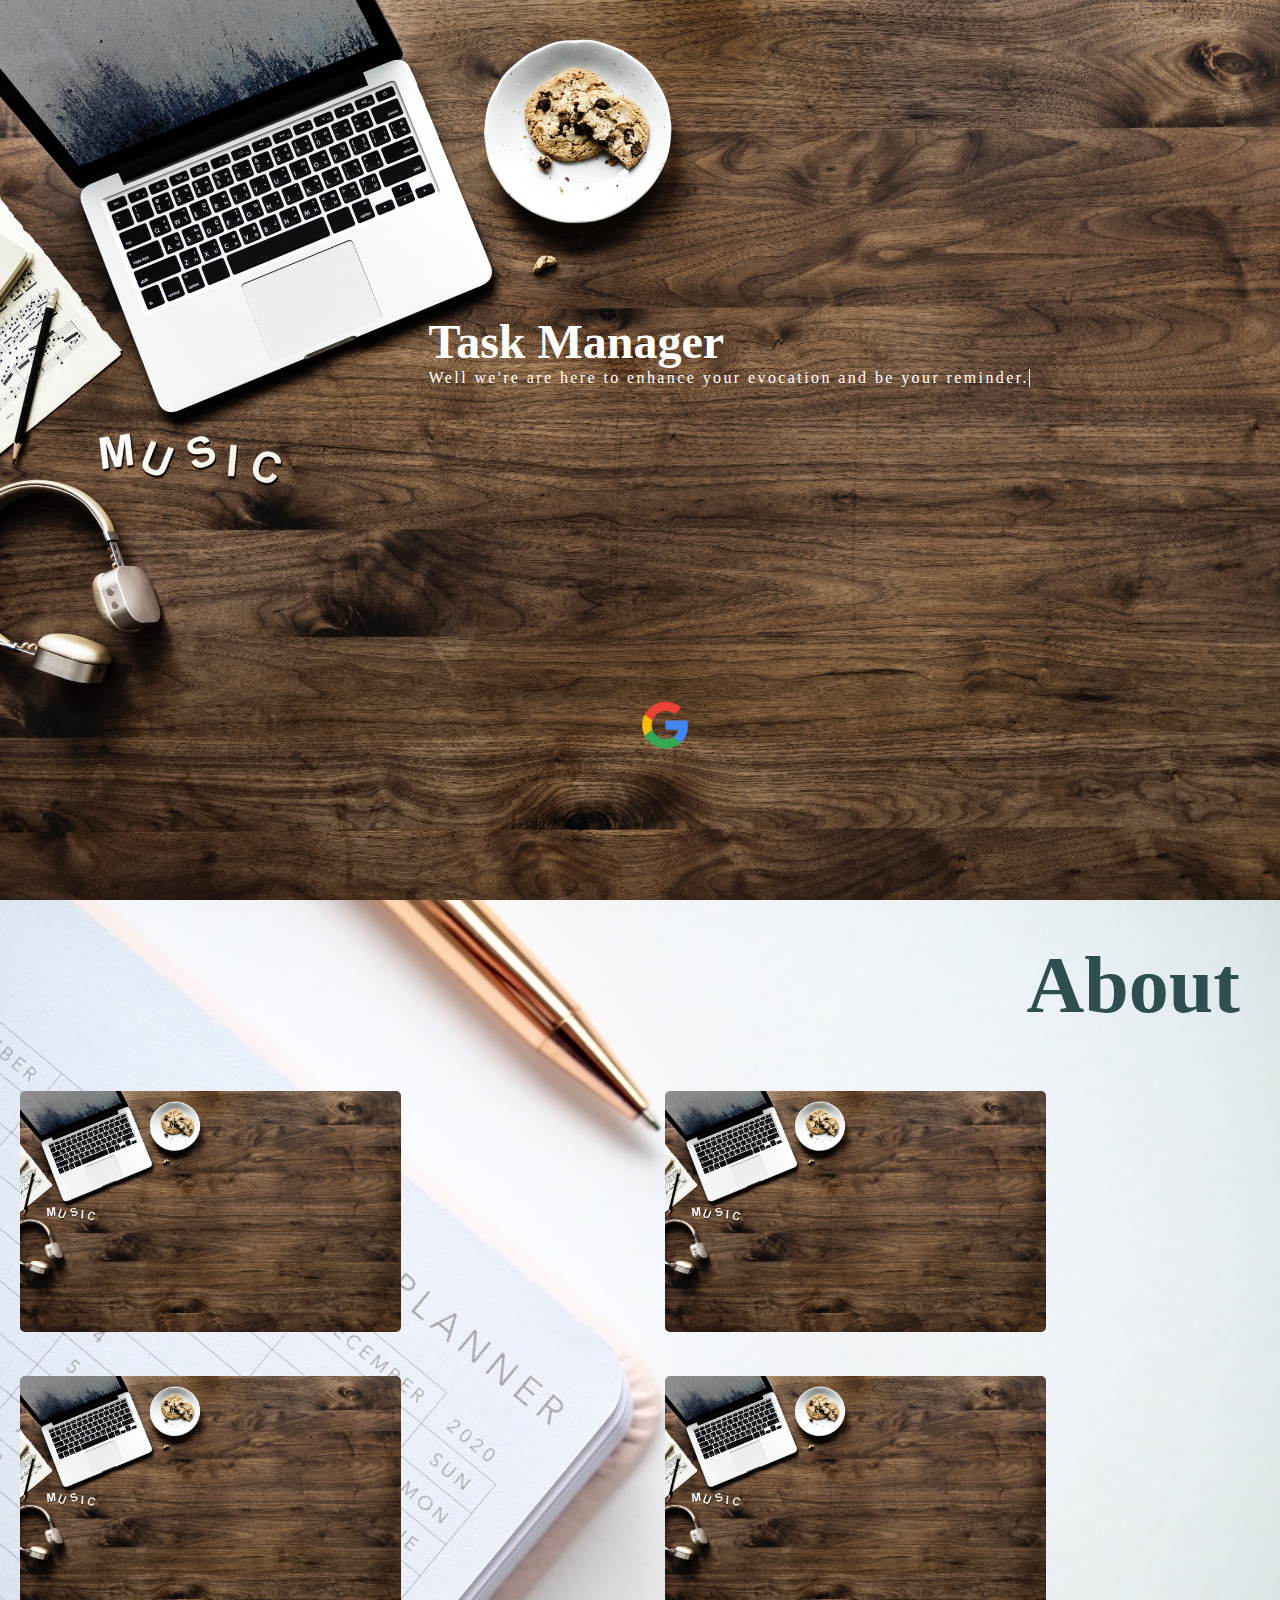
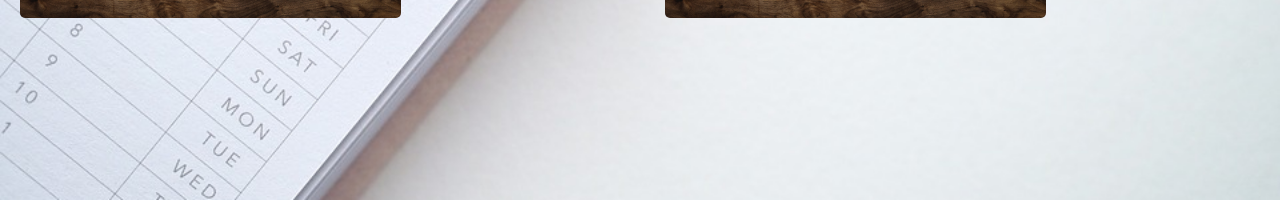
==== index.html @ 05cfe50f "index" ====
<!DOCTYPE html>
<html lang="en">

<head>
	<meta charset="UTF-8">
	<meta name="viewport" content="width=device-width, initial-scale=1.0">
	<meta http-equiv="X-UA-Compatible" content="ie=edge">
	<title>Workduler</title>
	<link rel="stylesheet" type="text/css" href="home.css">

</head>

<body>
	<div class="container">
		<section class="landing">
			<div class="typewriter">
				<h1>Task Manager</h1>
				<p>Well we're are here to enhance your evocation and be your reminder.</p>
			</div>
			<button class="login"><a href="MyBoard.html"><img src="google.png"></a></button>
		</section>
		<div class="about">
			<h1>About</h1>
			<div id='screenshots'>
				<div> <img src="home.jpg"></div>
				<div> <img src="home.jpg"></div>
				<div><img src="home.jpg"></div>
				<div><img src="home.jpg"></div>
			</div>
		</div>
</body>

</html>
---- home.css ----
*{
	padding: 0;
    margin: 0;
    box-sizing: border-box;
}
section{
	display: flex;
	justify-content: center;
	flex-direction: column;
	position: relative;
	box-sizing: border-box;
	height: 100vh;
}
.landing{
	background: url('home.jpg');
	background-size: cover;
	scroll-snap-align: start;
}
.landing img{
	position: absolute;
	bottom: 150px;
}
.typewriter{
	position: absolute;
	right: 250px;
}
h1{
    font-size: 3em;
    color: white;
}
.typewriter p {
	
	font-family:"Gabriola"; 
  color: white;
  float: right;	
  overflow: hidden; 
  border-right: .10em solid white;
  white-space: nowrap; 
  margin-bottom: 200px; 
  letter-spacing: .15em; 
  animation: 
    typing 7s steps(30, end),
    blink-caret .5s step-end infinite;
}

@keyframes typing {
  from { width: 0 }
  to { width: 100% }
}


@keyframes blink-caret {
  from, to { border-color: transparent }
  50% { border-color: white; }
}
button{
	border:0px solid;
	background-color: transparent;
}
button img{
	width: 50px;
}
.about{
	background:url('about.jpg');
	background-size: cover;
	box-sizing: border-box;
	height: 100vh;
}
.about h1{
	font-family: "Gabriola";
	font-size:80px;
    color: darkslategray;
    width: 100%;
	justify-content:center;
    text-align: right;
    padding: 40px;
    
}

#screenshots{
    display: grid;
    grid-template-columns: 1fr 1fr;
    height: 500px;
    grid-column-gap: 10px;
}

.about img{
    width: 60%;
    margin: 20px;
    border-radius: 5px;
    box-sizing: border-box;
}

.container{
	scroll-snap-type: y mandatory;
}
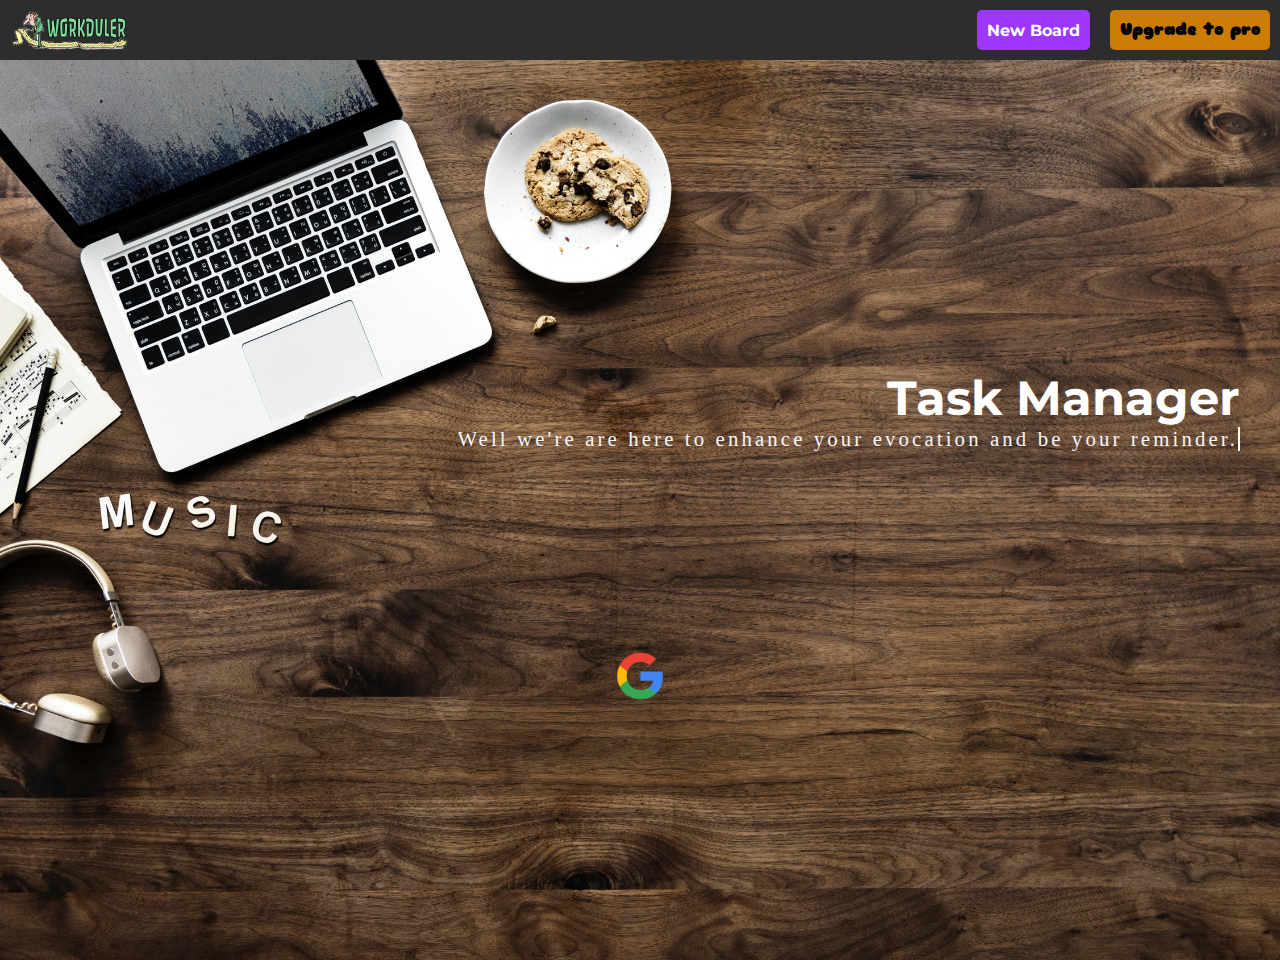
==== commit 0fa1f0e8: "home" ====
--- a/index.html
+++ b/index.html
@@ -7,27 +7,29 @@
 	<meta http-equiv="X-UA-Compatible" content="ie=edge">
 	<title>Workduler</title>
 	<link rel="stylesheet" type="text/css" href="home.css">
+	<link rel="stylesheet" href="style.css">
 
 </head>
 
 <body>
-	<div class="container">
-		<section class="landing">
+	<nav>
+		<a class="hero" href="index.html"><img src="huge (1).png" alt=""></a>
+		<div></div>
+		<div><a id="new" href="#">New Board</a>
+			<a id="pro" href="#">Upgrade to pro</a>
+		</div>
+	</nav>
+	<section class="landing">
+		<!-- <img src="home.jpg" alt=""> -->
+		<div>
 			<div class="typewriter">
 				<h1>Task Manager</h1>
 				<p>Well we're are here to enhance your evocation and be your reminder.</p>
 			</div>
-			<button class="login"><a href="MyBoard.html"><img src="google.png"></a></button>
-		</section>
-		<div class="about">
-			<h1>About</h1>
-			<div id='screenshots'>
-				<div> <img src="home.jpg"></div>
-				<div> <img src="home.jpg"></div>
-				<div><img src="home.jpg"></div>
-				<div><img src="home.jpg"></div>
-			</div>
+			<a class="login" href="MyBoard.html"><img src="google.png"></a>
 		</div>
+	</section>
+	
 </body>
 
 </html>--- a/home.css
+++ b/home.css
@@ -12,35 +12,36 @@
 	height: 100vh;
 }
 .landing{
-	background: url('home.jpg');
-	background-size: cover;
-	scroll-snap-align: start;
+    background-image: url(home.jpg);
+    background-size: cover;
 }
-.landing img{
-	position: absolute;
-	bottom: 150px;
-}
-.typewriter{
-	position: absolute;
-	right: 250px;
-}
-h1{
+/* .landing img{
+    height: 100%;
+    z-index: -10;
+} */
+.typewriter h1{
     font-size: 3em;
     color: white;
 }
+.typewriter{
+    float: right;
+    text-align: end;
+    padding: 50px 40px 0px 0;
+    color: white
+}
 .typewriter p {
 	
-	font-family:"Gabriola"; 
-  color: white;
+    font-family:"Gabriola"; 
   float: right;	
+  font-size: 1.3em;
   overflow: hidden; 
-  border-right: .10em solid white;
   white-space: nowrap; 
   margin-bottom: 200px; 
   letter-spacing: .15em; 
   animation: 
-    typing 7s steps(30, end),
-    blink-caret .5s step-end infinite;
+  typing 7s steps(60, end),
+  blink-caret .5s step-end infinite;
+  border-right: .10em solid white;
 }
 
 @keyframes typing {
@@ -53,44 +54,32 @@
   from, to { border-color: transparent }
   50% { border-color: white; }
 }
-button{
-	border:0px solid;
-	background-color: transparent;
+
+.login img{
+    height: 50px;
+    width: 100%;
+    object-fit: scale-down;
 }
-button img{
-	width: 50px;
-}
-.about{
-	background:url('about.jpg');
-	background-size: cover;
-	box-sizing: border-box;
-	height: 100vh;
-}
-.about h1{
-	font-family: "Gabriola";
-	font-size:80px;
-    color: darkslategray;
+.login{
+    padding: 0;
+    margin: 0;
     width: 100%;
-	justify-content:center;
-    text-align: right;
-    padding: 40px;
-    
 }
 
-#screenshots{
-    display: grid;
-    grid-template-columns: 1fr 1fr;
-    height: 500px;
-    grid-column-gap: 10px;
-}
+@media (max-width:1000px){
+    .typewriter{
+        background-color: #6A00CE;
+        margin: 20px;
+        border-radius: 15px;
+        margin-top: 10px;
+    }
+    .typewriter p{
+        animation: none;
+        overflow: auto;
+        white-space: unset;
+        color: white
+        ;font-size: 1.5em;
+        font-family: 'Courier New', Courier, monospace;
 
-.about img{
-    width: 60%;
-    margin: 20px;
-    border-radius: 5px;
-    box-sizing: border-box;
-}
-
-.container{
-	scroll-snap-type: y mandatory;
+    }
 }--- a/style.css
+++ b/style.css
@@ -0,0 +1,306 @@
+@import url("https://fonts.googleapis.com/css?family=Montserrat|Sniglet");
+a {
+  text-decoration: none;
+  color: black;
+}
+
+/* Hide the browser's default checkbox */
+.container input {
+  position: absolute;
+  opacity: 0;
+  cursor: pointer;
+  height: 0;
+  width: 0;
+}
+
+/* Create a custom checkbox */
+.checkmark {
+  position: absolute;
+  top: 0;
+  left: 0;
+  height: 25px;
+  width: 25px;
+  background-color: #eee;
+}
+
+/* On mouse-over, add a grey background color */
+.container:hover input ~ .checkmark {
+  background-color: #ccc;
+}
+
+/* When the checkbox is checked, add a blue background */
+.container input:checked ~ .checkmark {
+  background-color: #2196F3;
+}
+
+/* Create the checkmark/indicator (hidden when not checked) */
+.checkmark:after {
+  content: "";
+  position: absolute;
+  display: none;
+}
+
+/* Show the checkmark when checked */
+.container input:checked ~ .checkmark:after {
+  display: block;
+}
+
+/* Style the checkmark/indicator */
+.container .checkmark:after {
+  left: 9px;
+  top: 5px;
+  width: 5px;
+  height: 10px;
+  border: solid white;
+  border-width: 0 3px 3px 0;
+  -webkit-transform: rotate(45deg);
+  transform: rotate(45deg);
+}
+
+* {
+  padding: 0;
+  margin: 0;
+  -webkit-box-sizing: border-box;
+          box-sizing: border-box;
+  font-family: "Montserrat", sans-serif;
+  color: whitesmoke;
+}
+
+body {
+  background: rgba(44, 44, 44, 0.933);
+}
+
+a {
+  padding: 20px 10px;
+  margin: 10px;
+  display: -webkit-box;
+  display: -ms-flexbox;
+  display: flex;
+  -webkit-box-align: center;
+      -ms-flex-align: center;
+          align-items: center;
+  border-radius: 5px;
+  -webkit-transition: .5s;
+  transition: .5s;
+  color: whitesmoke;
+}
+
+nav {
+  height: 60px;
+  background-color: rgba(44, 44, 44, 0.933);
+  display: -ms-grid;
+  display: grid;
+  -ms-grid-columns: auto 1fr auto;
+      grid-template-columns: auto 1fr auto;
+}
+
+nav .hero {
+  padding: 0;
+  margin: 0;
+}
+
+nav img {
+  -o-object-fit: contain;
+     object-fit: contain;
+  height: 60px;
+  padding: 10px;
+}
+
+nav div {
+  height: 60px;
+  display: -webkit-box;
+  display: -ms-flexbox;
+  display: flex;
+}
+
+nav div #new {
+  background-color: #9d37ff;
+  font-weight: bold;
+  color: white;
+}
+
+nav div #new:hover {
+  background-color: #6a00ce;
+}
+
+nav div #pro {
+  background-color: #cc7c03;
+  font-weight: bold;
+  color: black;
+  font-family: "Sniglet", cursive;
+}
+
+nav div #pro:hover {
+  background-color: #ffaa2b;
+}
+
+section {
+  height: calc(100vh);
+}
+
+.boards {
+  display: -ms-grid;
+  display: grid;
+  -ms-grid-columns: 1fr 1fr 1fr 1fr;
+      grid-template-columns: 1fr 1fr 1fr 1fr;
+  -webkit-transition: 1s;
+  transition: 1s;
+  -webkit-box-align: start;
+      -ms-flex-align: start;
+          align-items: flex-start;
+  -webkit-box-pack: start;
+      -ms-flex-pack: start;
+          justify-content: flex-start;
+}
+
+.boards .boardOverview {
+  display: -webkit-box;
+  display: -ms-flexbox;
+  display: flex;
+  -webkit-box-orient: vertical;
+  -webkit-box-direction: normal;
+      -ms-flex-direction: column;
+          flex-direction: column;
+  -webkit-box-align: center;
+      -ms-flex-align: center;
+          align-items: center;
+  -ms-flex-pack: distribute;
+      justify-content: space-around;
+  height: 400px;
+  padding: 20px;
+  margin: 10px;
+  background-color: #3eb77f;
+  border-radius: 15px;
+  -webkit-transition: 0.5s;
+  transition: 0.5s;
+}
+
+.boards .boardOverview:hover {
+  background-color: #36835f;
+}
+
+.boards .boardOverview a {
+  background-color: #9d37ff;
+  padding: 10px;
+  font-weight: bold;
+}
+
+.boards .boardOverview a:hover {
+  background-color: #6a00ce;
+}
+
+.boards .boardOverview p {
+  font-size: 0.8em;
+}
+
+.boardDetail {
+  display: -ms-grid;
+  display: grid;
+  -ms-grid-columns: 2fr 1fr;
+      grid-template-columns: 2fr 1fr;
+  height: 100%;
+  padding: 50px;
+}
+
+.boardDetail #detail {
+  margin: 10px;
+  background-color: #36835f;
+  height: 100%;
+  padding: 80px;
+  border-radius: 5px;
+  display: -webkit-box;
+  display: -ms-flexbox;
+  display: flex;
+  -webkit-box-orient: vertical;
+  -webkit-box-direction: normal;
+      -ms-flex-direction: column;
+          flex-direction: column;
+  -webkit-box-align: center;
+      -ms-flex-align: center;
+          align-items: center;
+  -ms-flex-pack: distribute;
+      justify-content: space-around;
+}
+
+.boardDetail #detail .subtask {
+  display: -webkit-box;
+  display: -ms-flexbox;
+  display: flex;
+  -webkit-box-orient: vertical;
+  -webkit-box-direction: normal;
+      -ms-flex-direction: column;
+          flex-direction: column;
+}
+
+.boardDetail #detail .subtask div {
+  margin: 5px;
+}
+
+.boardDetail #chat {
+  margin: 10px;
+  margin-top: 50px;
+  height: 100%;
+  display: -webkit-box;
+  display: -ms-flexbox;
+  display: flex;
+  -webkit-box-orient: vertical;
+  -webkit-box-direction: normal;
+      -ms-flex-direction: column;
+          flex-direction: column;
+}
+
+.boardDetail #chat input {
+  background: transparent;
+  border: 1px solid white;
+  height: 4em;
+  border-radius: 5px;
+  margin-bottom: 50px;
+  padding-left: 5px;
+}
+
+.boardDetail #chat .chatBubble {
+  padding: 20px 10px;
+  margin: 10px 0;
+  background-color: #6a00ce;
+  border-radius: 10px;
+}
+
+.boardDetail #chat .chatBubble:nth-child(odd) {
+  background-color: #cc7c03;
+  text-align: end;
+}
+
+.boardDetail #chat .chatBubble .from {
+  font-size: 0.6em;
+  font-weight: bold;
+}
+
+@media (max-width: 900px) {
+  .boards {
+    -ms-grid-columns: 1fr 1fr 1fr;
+        grid-template-columns: 1fr 1fr 1fr;
+  }
+  .boardDetail {
+    -ms-grid-columns: 1fr 1fr;
+        grid-template-columns: 1fr 1fr;
+  }
+}
+
+@media (max-width: 650px) {
+  .boards {
+    -ms-grid-columns: 1fr 1fr;
+        grid-template-columns: 1fr 1fr;
+  }
+  .boardDetail {
+    -ms-grid-columns: 1fr;
+        grid-template-columns: 1fr;
+  }
+}
+
+@media (max-width: 450px) {
+  .boards {
+    -ms-grid-columns: 1fr;
+        grid-template-columns: 1fr;
+  }
+}
+/*# sourceMappingURL=style.css.map */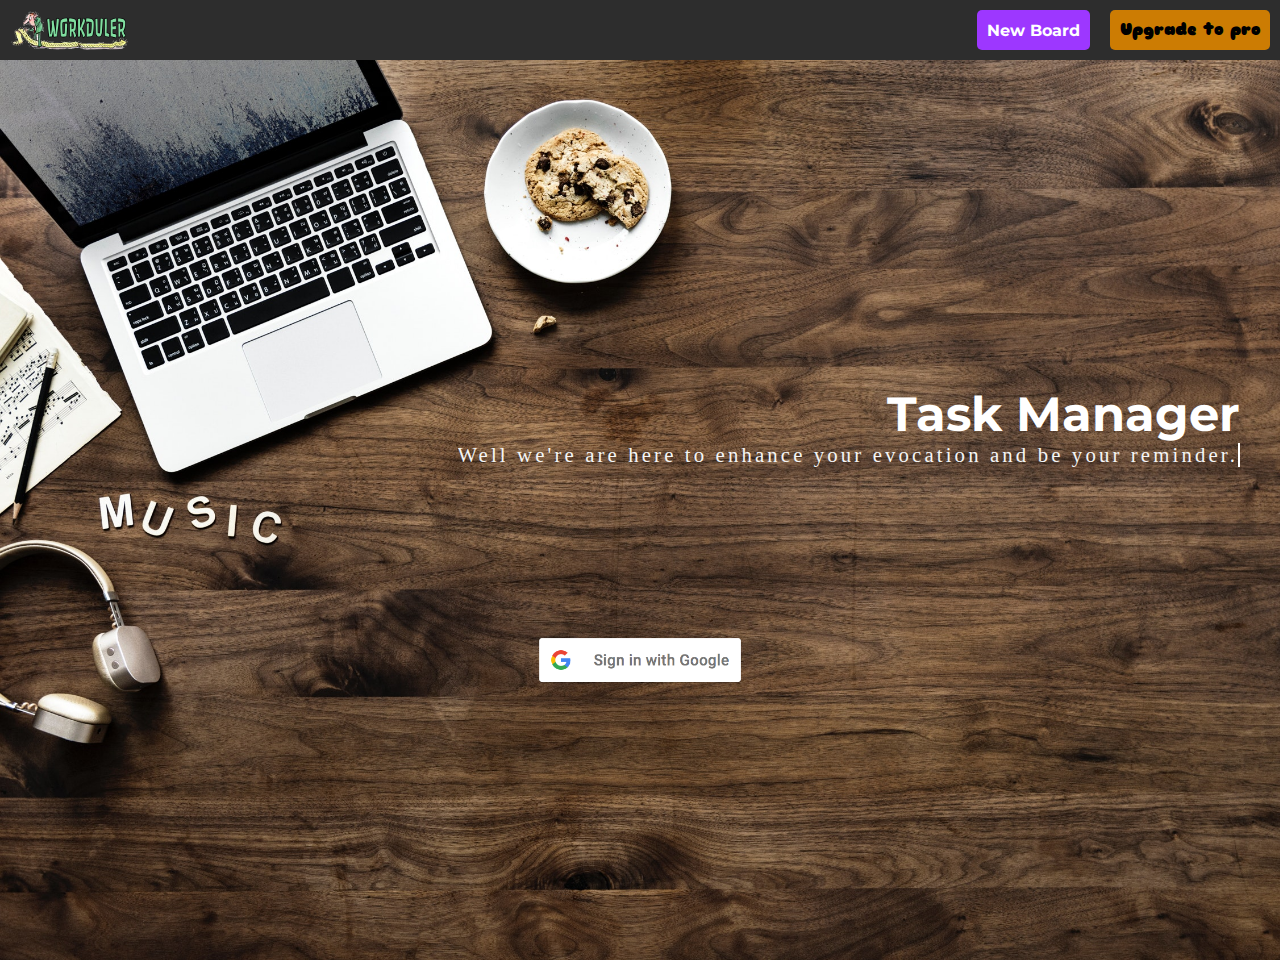
==== commit a4e93350: "home" ====
--- a/index.html
+++ b/index.html
@@ -26,7 +26,7 @@
 				<h1>Task Manager</h1>
 				<p>Well we're are here to enhance your evocation and be your reminder.</p>
 			</div>
-			<a class="login" href="MyBoard.html"><img src="google.png"></a>
+			<a class="login" href="MyBoard.html"><img src="google_signin_buttons/web/2x/btn_google_signin_light_normal_web@2x.png"></a>
 		</div>
 	</section>
 	
--- a/home.css
+++ b/home.css
@@ -1,85 +1,91 @@
-*{
-	padding: 0;
-    margin: 0;
-    box-sizing: border-box;
+* {
+  padding: 0;
+  margin: 0;
+  box-sizing: border-box;
 }
-section{
-	display: flex;
-	justify-content: center;
-	flex-direction: column;
-	position: relative;
-	box-sizing: border-box;
-	height: 100vh;
+section {
+  display: flex;
+  justify-content: center;
+  flex-direction: column;
+  position: relative;
+  box-sizing: border-box;
+  height: 100vh;
 }
-.landing{
-    background-image: url(home.jpg);
-    background-size: cover;
+.landing {
+  background-image: url(home.jpg);
+  background-size: cover;
 }
 /* .landing img{
     height: 100%;
     z-index: -10;
 } */
-.typewriter h1{
-    font-size: 3em;
-    color: white;
+.typewriter h1 {
+  font-size: 3em;
+  color: white;
 }
-.typewriter{
-    float: right;
-    text-align: end;
-    padding: 50px 40px 0px 0;
-    color: white
+.typewriter {
+  float: right;
+  text-align: end;
+  padding: 50px 40px 0px 0;
+  color: white;
+  max-height: 300px;
 }
 .typewriter p {
-	
-    font-family:"Gabriola"; 
-  float: right;	
+  font-family: "Gabriola";
+  float: right;
   font-size: 1.3em;
-  overflow: hidden; 
-  white-space: nowrap; 
-  margin-bottom: 200px; 
-  letter-spacing: .15em; 
-  animation: 
-  typing 7s steps(60, end),
-  blink-caret .5s step-end infinite;
-  border-right: .10em solid white;
+  overflow: hidden;
+  white-space: nowrap;
+  margin-bottom: 200px;
+  letter-spacing: 0.15em;
+  animation: typing 7s steps(60, end), blink-caret 0.5s step-end infinite;
+  border-right: 0.1em solid white;
 }
 
 @keyframes typing {
-  from { width: 0 }
-  to { width: 100% }
+  from {
+    width: 0;
+  }
+  to {
+    width: 100%;
+  }
 }
 
-
 @keyframes blink-caret {
-  from, to { border-color: transparent }
-  50% { border-color: white; }
+  from,
+  to {
+    border-color: transparent;
+  }
+  50% {
+    border-color: white;
+  }
 }
 
-.login img{
-    height: 50px;
-    width: 100%;
-    object-fit: scale-down;
+.login img {
+  height: 50px;
+  width: 100%;
+  object-fit: scale-down;
 }
-.login{
-    padding: 0;
-    margin: 0;
-    width: 100%;
+.login {
+  padding: 0;
+  margin: 0;
+  width: 100%;
 }
 
-@media (max-width:1000px){
-    .typewriter{
-        background-color: #6A00CE;
-        margin: 20px;
-        border-radius: 15px;
-        margin-top: 10px;
-    }
-    .typewriter p{
-        animation: none;
-        overflow: auto;
-        white-space: unset;
-        color: white
-        ;font-size: 1.5em;
-        font-family: 'Courier New', Courier, monospace;
-
-    }
-}+@media (max-width: 1000px) {
+  .typewriter {
+    background-color: rgba(106, 0, 206, 0.5);
+    margin: 20px;
+    border-radius: 15px;
+    margin-top: 10px;
+    margin-bottom: 80px;
+  }
+  .typewriter p {
+    animation: blink-caret 0.5s step-end infinite;
+    overflow: auto;
+    white-space: unset;
+    color: white;
+    font-size: 1.5em;
+    font-family: "Courier New", Courier, monospace;
+  }
+}
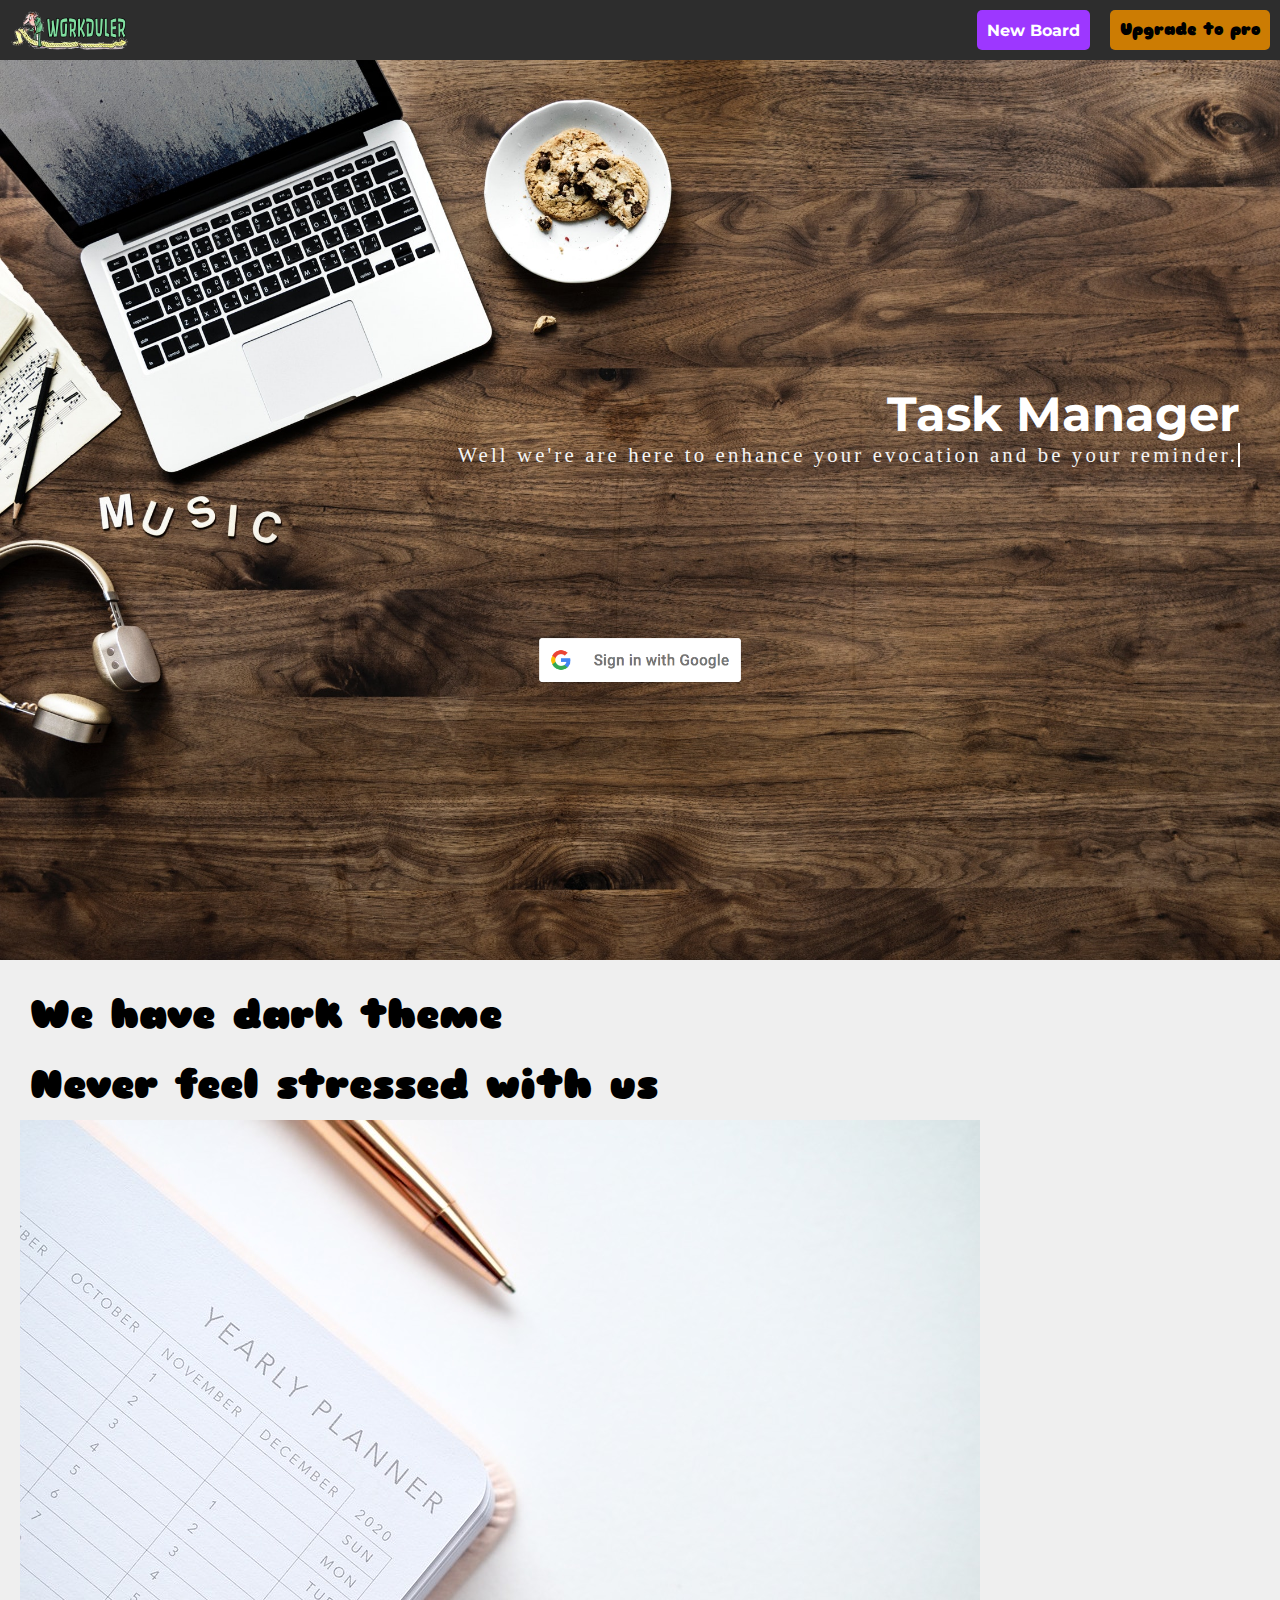
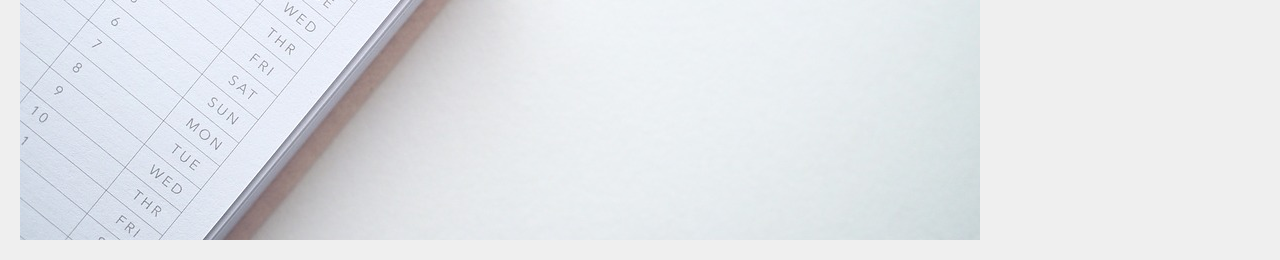
==== commit fb4985ab: "about" ====
--- a/index.html
+++ b/index.html
@@ -1,35 +1,49 @@
 <!DOCTYPE html>
 <html lang="en">
+  <head>
+    <meta charset="UTF-8" />
+    <meta name="viewport" content="width=device-width, initial-scale=1.0" />
+    <meta http-equiv="X-UA-Compatible" content="ie=edge" />
+    <title>Workduler</title>
+    <link rel="stylesheet" type="text/css" href="home.css" />
+    <link rel="stylesheet" href="style.css" />
+    <link rel="stylesheet" href="features.css" />
+  </head>
 
-<head>
-	<meta charset="UTF-8">
-	<meta name="viewport" content="width=device-width, initial-scale=1.0">
-	<meta http-equiv="X-UA-Compatible" content="ie=edge">
-	<title>Workduler</title>
-	<link rel="stylesheet" type="text/css" href="home.css">
-	<link rel="stylesheet" href="style.css">
+  <body>
+    <nav>
+      <a class="hero" href="index.html"><img src="huge (1).png" alt=""/></a>
+      <div></div>
+      <div>
+        <a id="new" href="#">New Board</a>
+        <a id="pro" href="#">Upgrade to pro</a>
+      </div>
+    </nav>
+    <section class="landing">
+      <!-- <img src="home.jpg" alt=""> -->
+      <div>
+        <div class="typewriter">
+          <h1>Task Manager</h1>
+          <p>
+            Well we're are here to enhance your evocation and be your reminder.
+          </p>
+        </div>
+        <a class="login" href="MyBoard.html">
+          <img
+            src="google_signin_buttons/web/2x/btn_google_signin_light_normal_web@2x.png"
+          />
+        </a>
+      </div>
+    </section>
 
-</head>
-
-<body>
-	<nav>
-		<a class="hero" href="index.html"><img src="huge (1).png" alt=""></a>
-		<div></div>
-		<div><a id="new" href="#">New Board</a>
-			<a id="pro" href="#">Upgrade to pro</a>
+    <section class="features">
+        <div>
+          <h2>We have dark theme</h2>
+          <h4>Never feel stressed with us</h4>
 		</div>
-	</nav>
-	<section class="landing">
-		<!-- <img src="home.jpg" alt=""> -->
 		<div>
-			<div class="typewriter">
-				<h1>Task Manager</h1>
-				<p>Well we're are here to enhance your evocation and be your reminder.</p>
-			</div>
-			<a class="login" href="MyBoard.html"><img src="google_signin_buttons/web/2x/btn_google_signin_light_normal_web@2x.png"></a>
+			<img src="about.jpg" alt="">
 		</div>
-	</section>
-	
-</body>
-
-</html>+    </section>
+  </body>
+</html>
--- a/home.css
+++ b/home.css
@@ -4,16 +4,16 @@
   box-sizing: border-box;
 }
 section {
-  display: flex;
-  justify-content: center;
-  flex-direction: column;
-  position: relative;
-  box-sizing: border-box;
+  
   height: 100vh;
 }
 .landing {
   background-image: url(home.jpg);
   background-size: cover;
+
+  display: flex;
+  justify-content: center;
+  flex-direction: column;
 }
 /* .landing img{
     height: 100%;
@@ -72,6 +72,8 @@
   width: 100%;
 }
 
+
+
 @media (max-width: 1000px) {
   .typewriter {
     background-color: rgba(106, 0, 206, 0.5);
--- a/features.css
+++ b/features.css
@@ -0,0 +1,14 @@
+.features {
+  background-color: #efefef;
+  color: black;
+  padding: 20px;
+}
+
+.features h2,
+.features h4 {
+  color: black;
+  padding: 10px;
+  font-size: 2.5em;
+  font-family: "Sniglet", cursive;
+}
+/*# sourceMappingURL=features.css.map */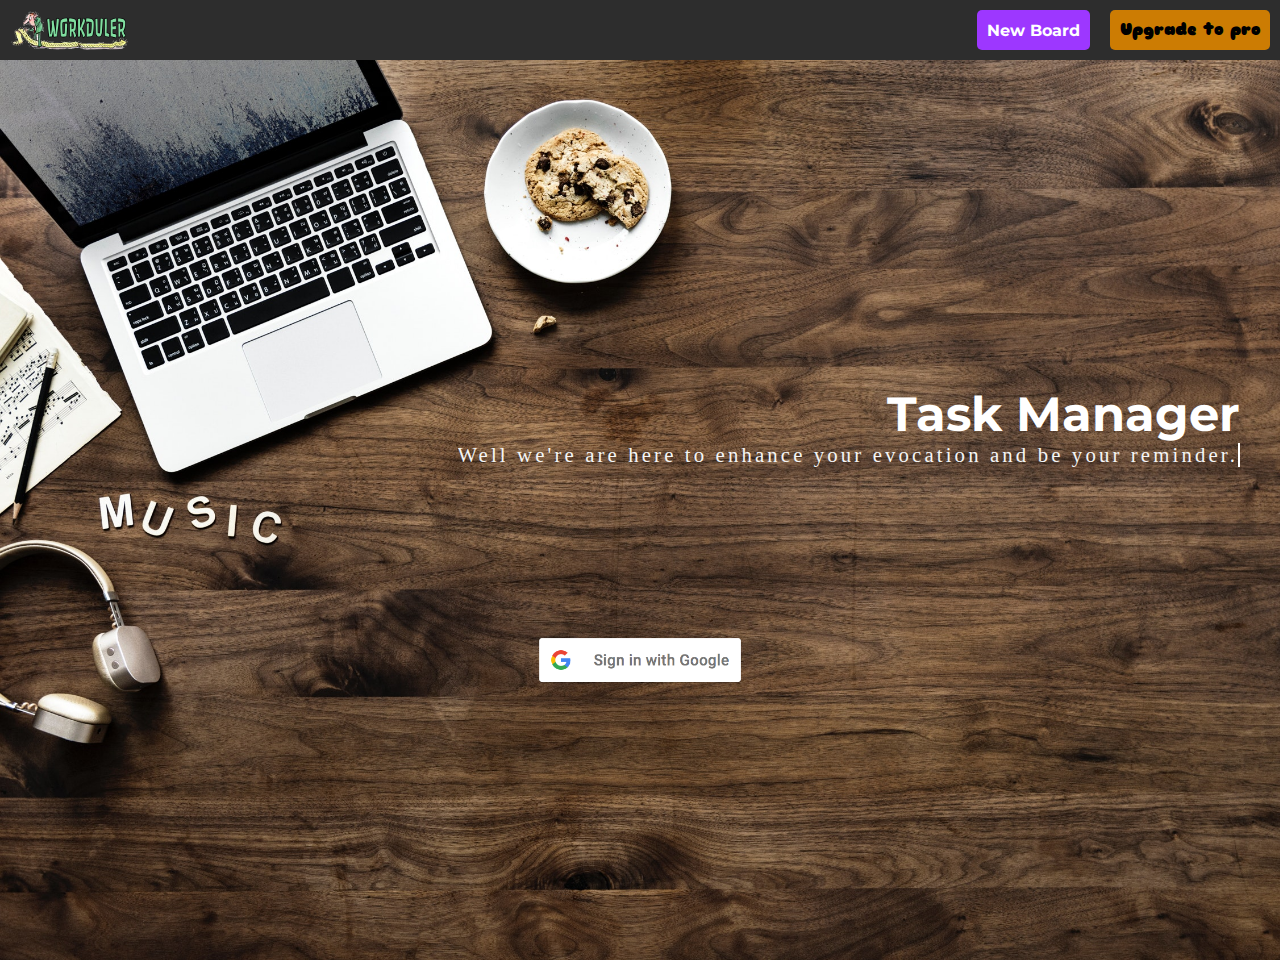
==== commit acced381: "f" ====
--- a/index.html
+++ b/index.html
@@ -36,7 +36,7 @@
       </div>
     </section>
 
-    <section class="features">
+    <!-- <section class="features">
         <div>
           <h2>We have dark theme</h2>
           <h4>Never feel stressed with us</h4>
@@ -44,6 +44,6 @@
 		<div>
 			<img src="about.jpg" alt="">
 		</div>
-    </section>
+    </section> -->
   </body>
 </html>
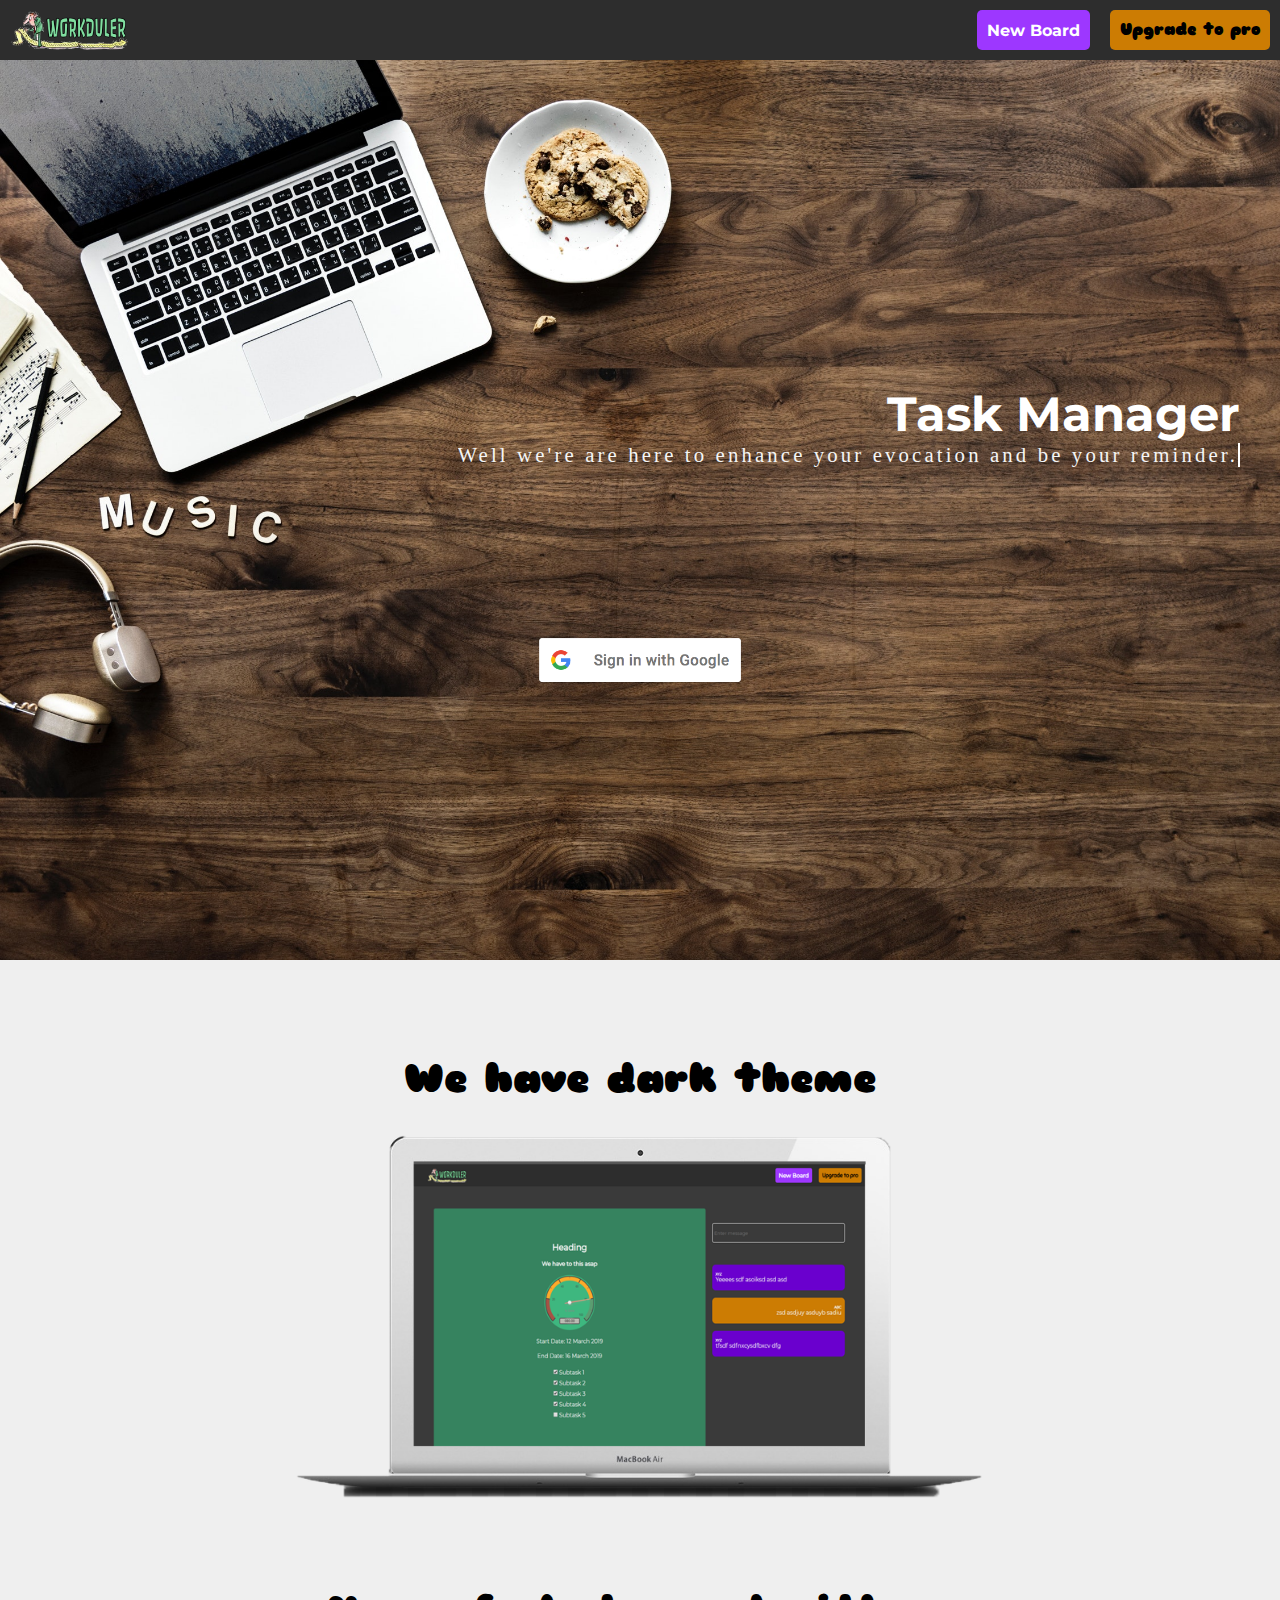
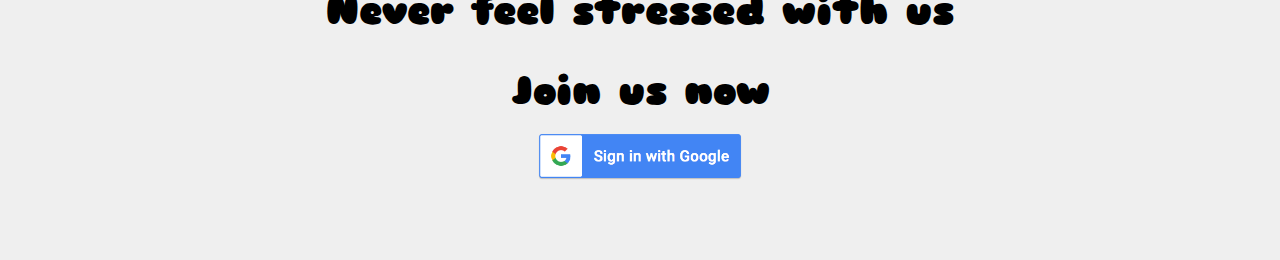
==== commit 28981e2b: "ab" ====
--- a/index.html
+++ b/index.html
@@ -36,14 +36,18 @@
       </div>
     </section>
 
-    <!-- <section class="features">
-        <div>
-          <h2>We have dark theme</h2>
-          <h4>Never feel stressed with us</h4>
-		</div>
-		<div>
-			<img src="about.jpg" alt="">
-		</div>
-    </section> -->
+    <section class="features">
+      <div>
+        <h2>We have dark theme</h2>
+        <img class="screenshot" src="f1.png" alt="" />
+        <h4>Never feel stressed with us</h4>
+        <h4>Join us now</h4>
+        <a class="login" href="MyBoard.html">
+          <img
+            src="google_signin_buttons/web/2x/btn_google_signin_dark_normal_web@2x.png"
+          />
+        </a>
+      </div>
+    </section>
   </body>
 </html>
--- a/features.css
+++ b/features.css
@@ -2,13 +2,30 @@
   background-color: #efefef;
   color: black;
   padding: 20px;
+  display: -webkit-box;
+  display: -ms-flexbox;
+  display: flex;
+  -webkit-box-orient: vertical;
+  -webkit-box-direction: normal;
+      -ms-flex-direction: column;
+          flex-direction: column;
+  -ms-flex-pack: distribute;
+      justify-content: space-around;
+  -webkit-box-align: center;
+      -ms-flex-align: center;
+          align-items: center;
+  text-align: center;
 }
 
 .features h2,
 .features h4 {
   color: black;
-  padding: 10px;
+  padding: 15px;
   font-size: 2.5em;
   font-family: "Sniglet", cursive;
 }
+
+.features .screenshot {
+  width: 80%;
+}
 /*# sourceMappingURL=features.css.map */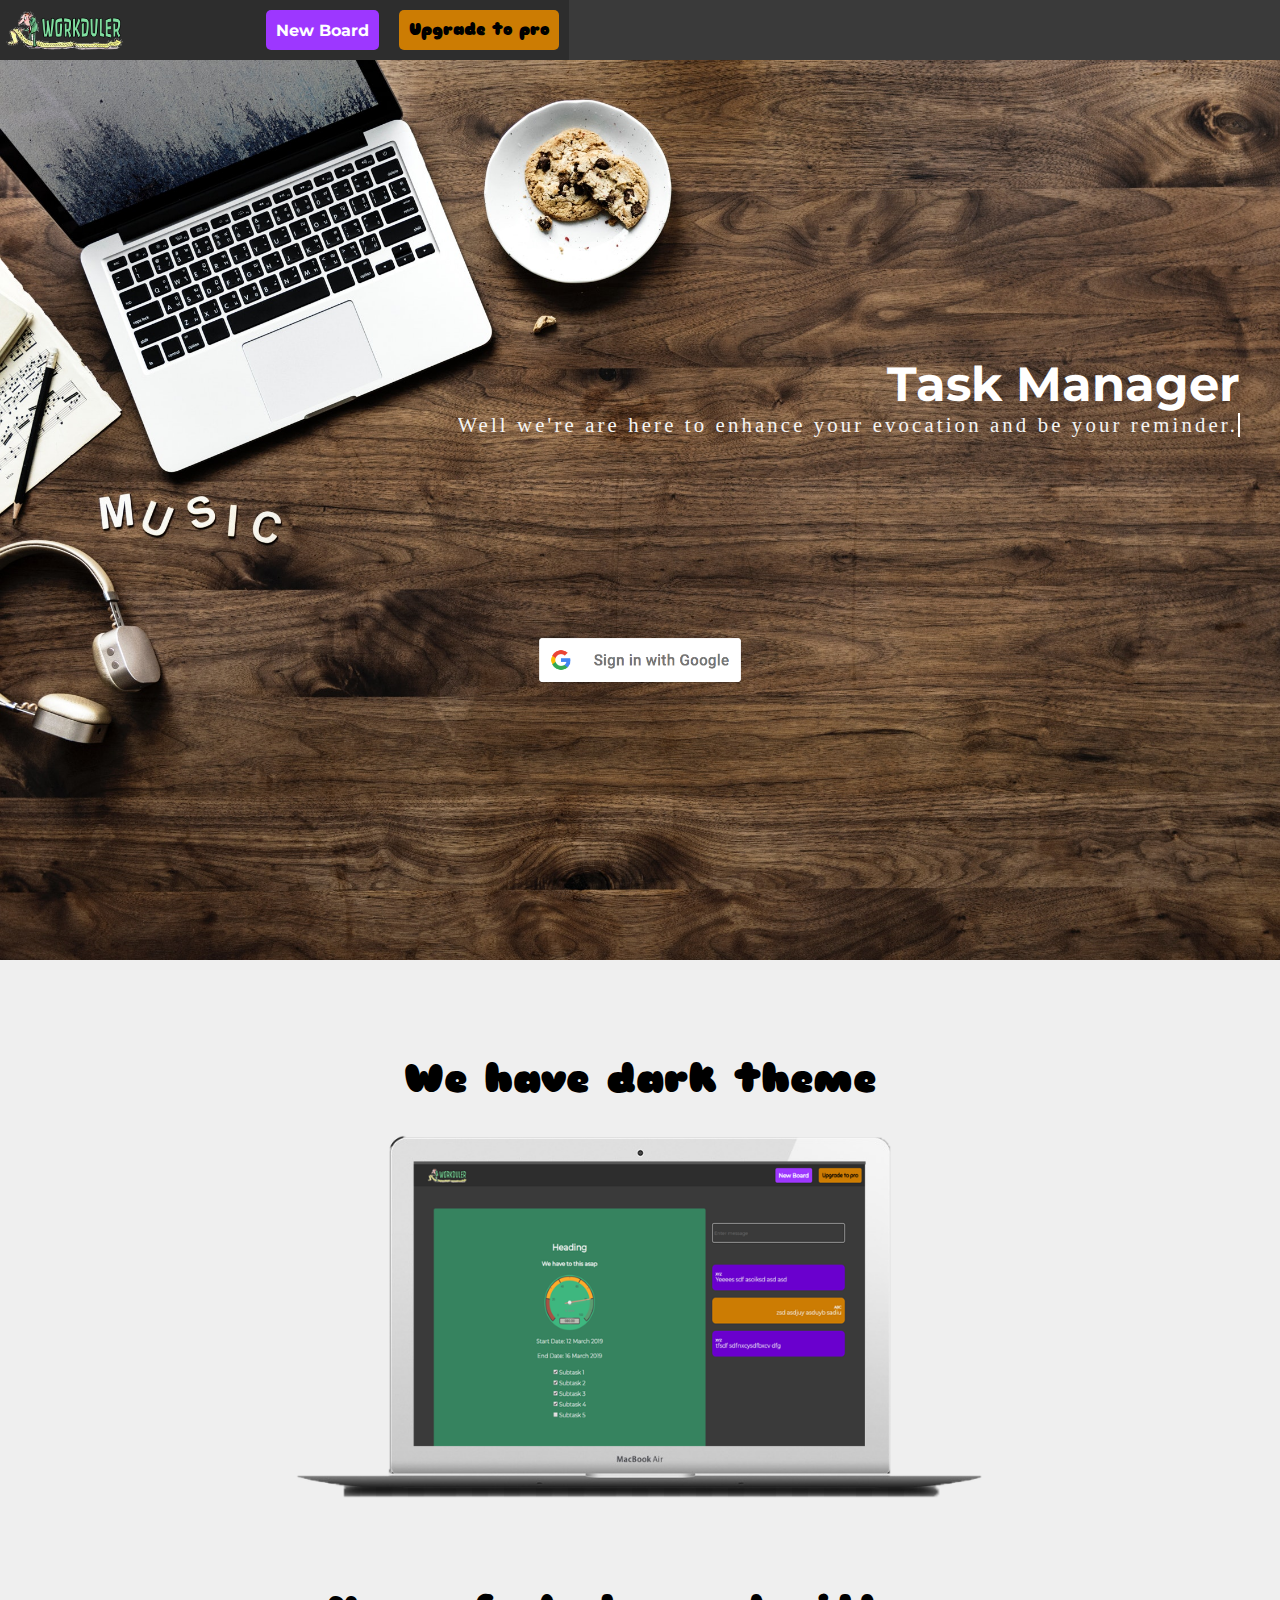
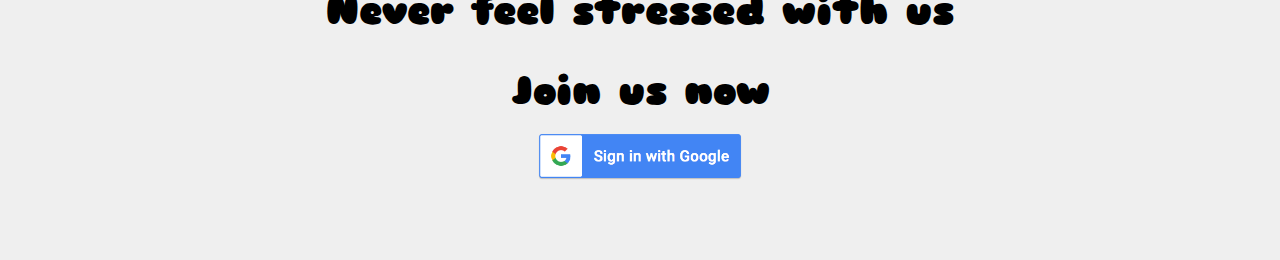
==== commit 4964a34c: "nav" ====
--- a/index.html
+++ b/index.html
@@ -18,7 +18,9 @@
         <a id="new" href="#">New Board</a>
         <a id="pro" href="#">Upgrade to pro</a>
       </div>
-    </nav>
+	</nav>
+	<div class="navGap"></div>
+
     <section class="landing">
       <!-- <img src="home.jpg" alt=""> -->
       <div>
--- a/home.css
+++ b/home.css
@@ -26,7 +26,7 @@
 .typewriter {
   float: right;
   text-align: end;
-  padding: 50px 40px 0px 0;
+  padding: 20px 40px 0px 0;
   color: white;
   max-height: 300px;
 }
@@ -76,11 +76,12 @@
 
 @media (max-width: 1000px) {
   .typewriter {
-    background-color: rgba(106, 0, 206, 0.5);
+    background: url(texture0.png);
     margin: 20px;
     border-radius: 15px;
     margin-top: 10px;
     margin-bottom: 80px;
+    padding-left: 2PX;
   }
   .typewriter p {
     animation: blink-caret 0.5s step-end infinite;
--- a/style.css
+++ b/style.css
@@ -85,11 +85,18 @@
   color: whitesmoke;
 }
 
+.navGap {
+  margin-top: 60px;
+}
+
 nav {
   height: 60px;
   background-color: rgba(44, 44, 44, 0.933);
   display: -ms-grid;
   display: grid;
+  position: fixed;
+  top: 0;
+  z-index: 100;
   -ms-grid-columns: auto 1fr auto;
       grid-template-columns: auto 1fr auto;
 }
@@ -102,8 +109,11 @@
 nav img {
   -o-object-fit: contain;
      object-fit: contain;
-  height: 60px;
-  padding: 10px;
+  -o-object-position: left;
+     object-position: left;
+  min-width: 20vw;
+  max-height: 60px;
+  padding: 10px 5px;
 }
 
 nav div {
@@ -206,7 +216,7 @@
   margin: 10px;
   background-color: #36835f;
   height: 100%;
-  padding: 80px;
+  padding: 30px;
   border-radius: 5px;
   display: -webkit-box;
   display: -ms-flexbox;
@@ -218,8 +228,9 @@
   -webkit-box-align: center;
       -ms-flex-align: center;
           align-items: center;
-  -ms-flex-pack: distribute;
-      justify-content: space-around;
+  -webkit-box-pack: justify;
+      -ms-flex-pack: justify;
+          justify-content: space-between;
 }
 
 .boardDetail #detail .subtask {
@@ -234,6 +245,10 @@
 
 .boardDetail #detail .subtask div {
   margin: 5px;
+}
+
+.boardDetail #detail * {
+  padding: 5px 0;
 }
 
 .boardDetail #chat {
@@ -294,6 +309,7 @@
   .boardDetail {
     -ms-grid-columns: 1fr;
         grid-template-columns: 1fr;
+    padding: 0;
   }
 }
 
